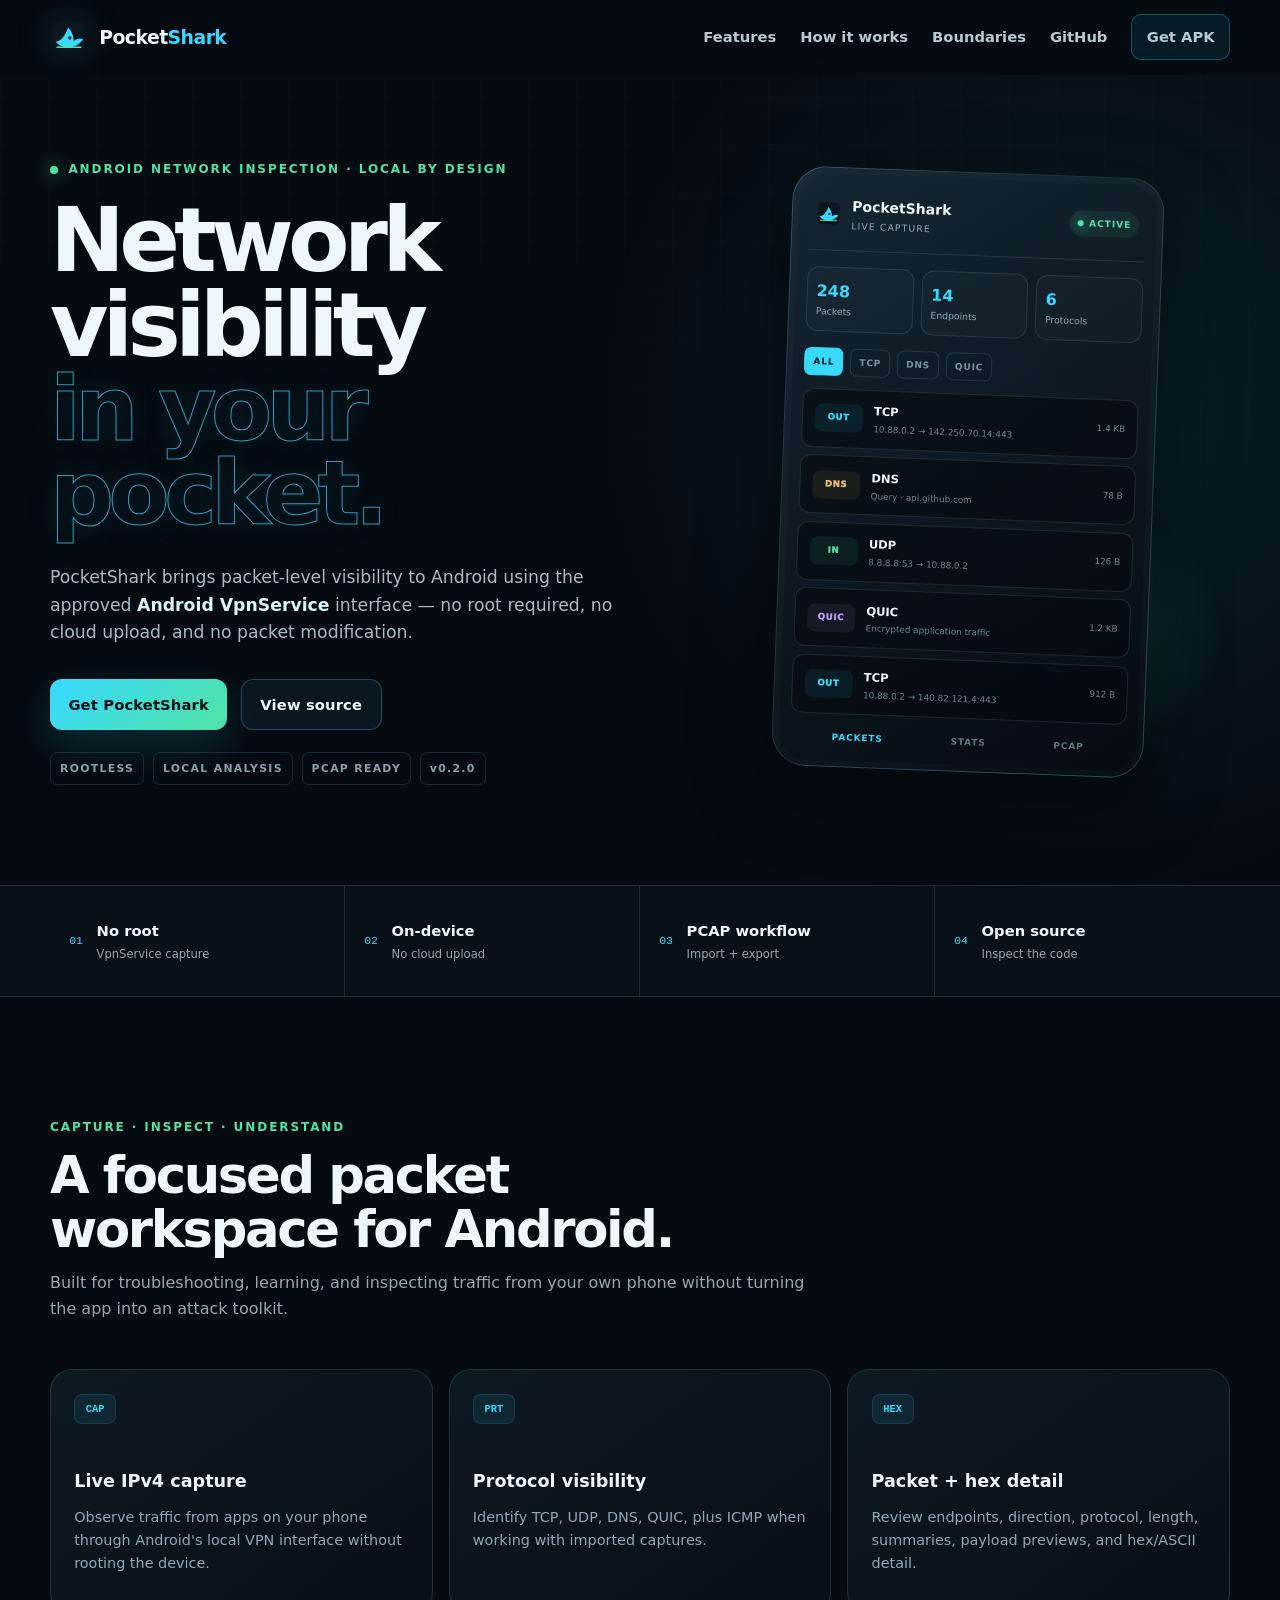
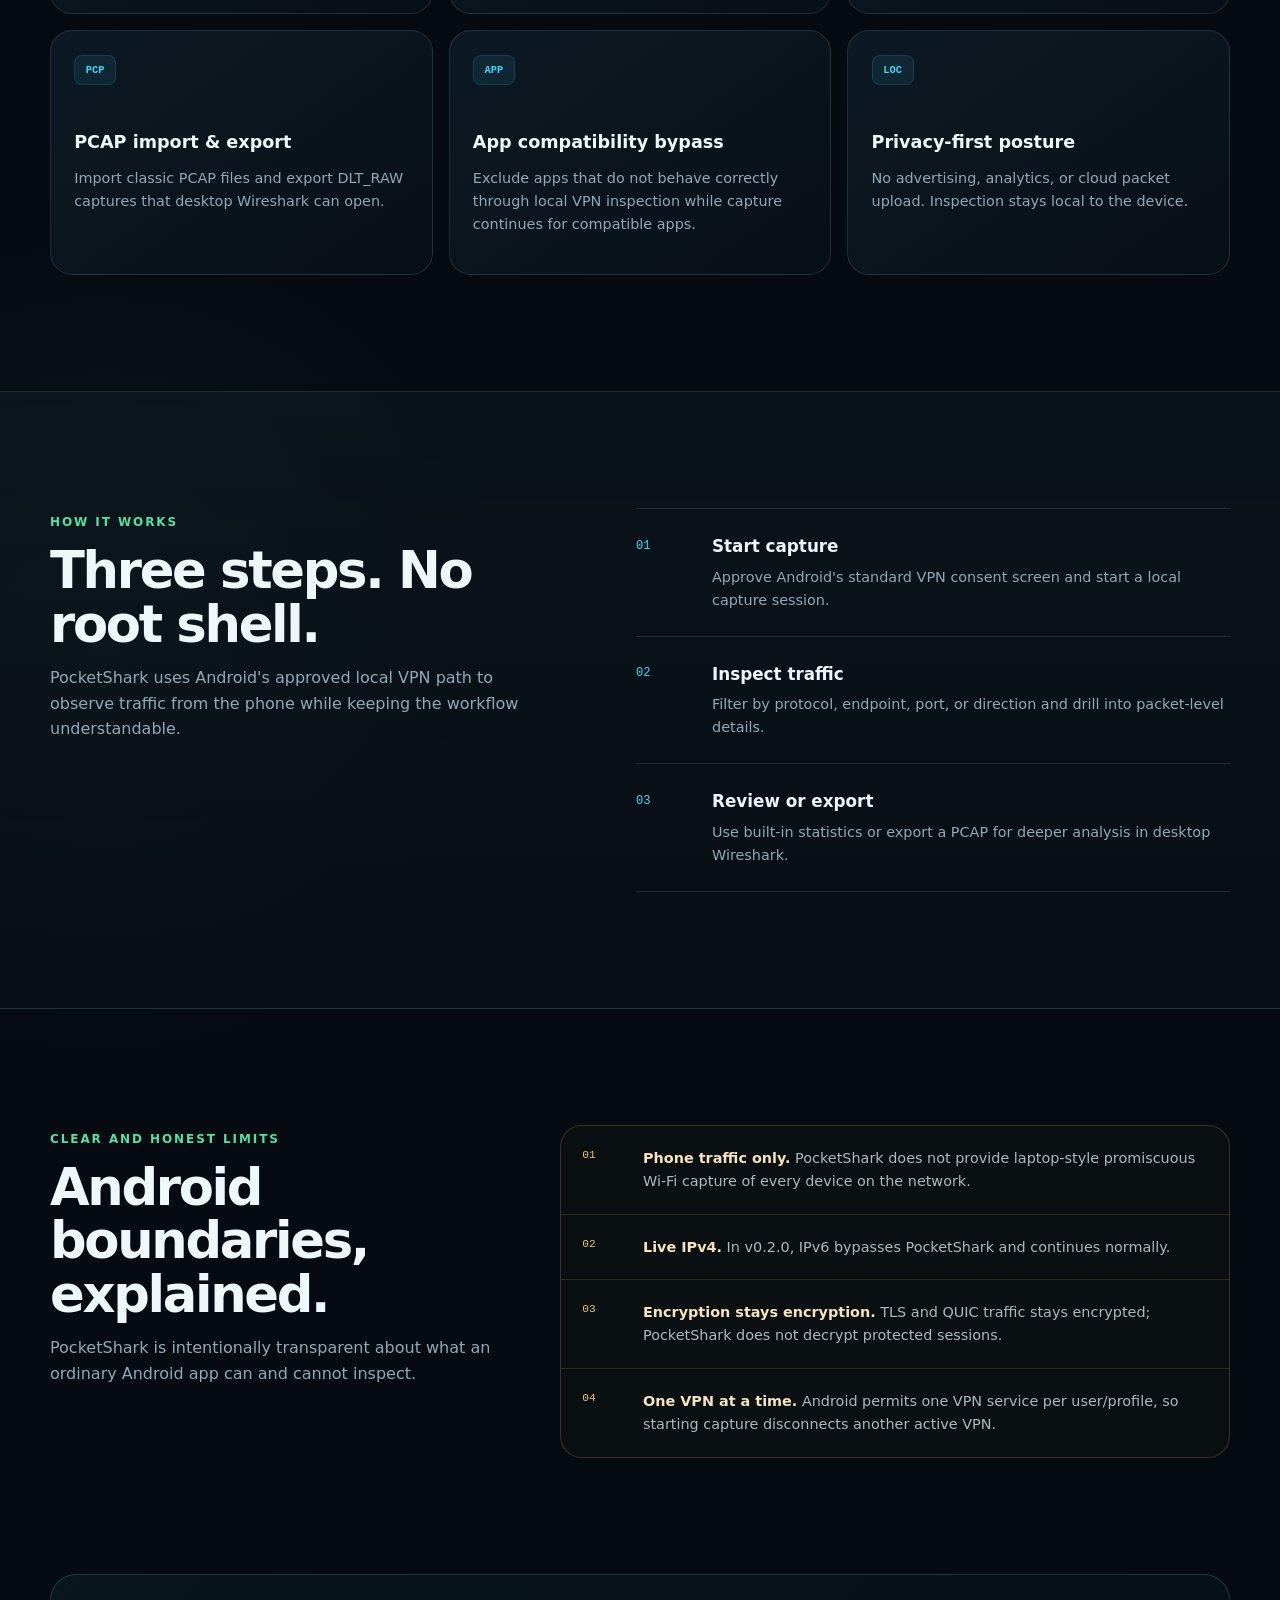
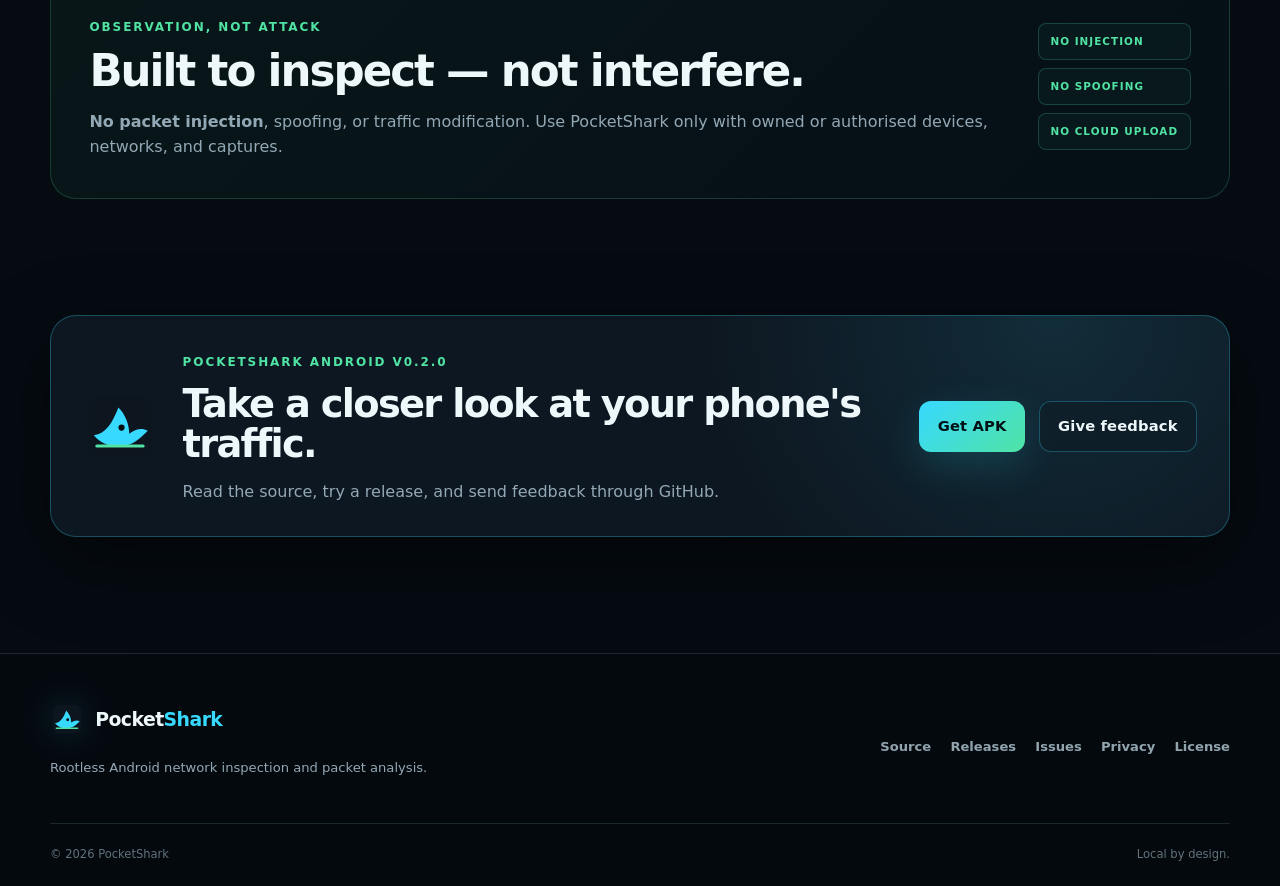
==== index.html @ c354ce93 "Initial PocketShark website" ====
<!doctype html>
<html lang="en">
<head>
  <meta charset="utf-8">
  <meta name="viewport" content="width=device-width, initial-scale=1">
  <meta name="theme-color" content="#08111a">
  <meta name="description" content="PocketShark is a rootless Android packet inspector for local, on-device network visibility, packet detail, and PCAP workflows.">
  <title>PocketShark — Network visibility in your pocket</title>
  <link rel="icon" href="assets/pocketshark-mark.svg" type="image/svg+xml">
  <link rel="stylesheet" href="styles.css">
  <script src="script.js" defer></script>
</head>
<body>
  <a class="skip-link" href="#main">Skip to content</a>

  <header class="site-header" data-header>
    <div class="shell nav-wrap">
      <a class="brand" href="#top" aria-label="PocketShark home">
        <img src="assets/pocketshark-mark.svg" alt="" width="38" height="38">
        <span>Pocket<span class="brand-accent">Shark</span></span>
      </a>

      <button class="nav-toggle" type="button" aria-expanded="false" aria-controls="site-nav" data-nav-toggle>
        <span class="sr-only">Toggle navigation</span>
        <span></span><span></span><span></span>
      </button>

      <nav id="site-nav" class="site-nav" aria-label="Primary" data-nav>
        <a href="#features">Features</a>
        <a href="#workflow">How it works</a>
        <a href="#boundaries">Boundaries</a>
        <a href="https://github.com/Black7i77/PocketShark-Android" target="_blank" rel="noreferrer">GitHub</a>
        <a class="nav-cta" href="https://github.com/Black7i77/PocketShark-Android/releases" target="_blank" rel="noreferrer">Get APK</a>
      </nav>
    </div>
  </header>

  <main id="main">
    <section class="hero" id="top">
      <div class="network-grid" aria-hidden="true"></div>
      <div class="shell hero-grid">
        <div class="hero-copy reveal">
          <div class="eyebrow"><span class="status-dot"></span> Android network inspection · local by design</div>
          <h1 aria-label="Network visibility in your pocket.">Network visibility<br><span>in your pocket.</span></h1>
          <p class="hero-lead">PocketShark brings packet-level visibility to Android using the approved <strong>Android VpnService</strong> interface — no root required, no cloud upload, and no packet modification.</p>
          <div class="hero-actions">
            <a class="button button-primary" href="https://github.com/Black7i77/PocketShark-Android/releases" target="_blank" rel="noreferrer">Get PocketShark</a>
            <a class="button button-secondary" href="https://github.com/Black7i77/PocketShark-Android" target="_blank" rel="noreferrer">View source</a>
          </div>
          <div class="hero-meta" aria-label="PocketShark highlights">
            <span>ROOTLESS</span>
            <span>LOCAL ANALYSIS</span>
            <span>PCAP READY</span>
            <span>v0.2.0</span>
          </div>
        </div>

        <div class="phone-stage reveal" aria-label="Stylized preview of the PocketShark packet list">
          <div class="orb orb-one" aria-hidden="true"></div>
          <div class="orb orb-two" aria-hidden="true"></div>
          <div class="phone">
            <div class="phone-topbar">
              <div class="phone-brand">
                <img src="assets/pocketshark-mark.svg" alt="" width="26" height="26">
                <div><strong>PocketShark</strong><small>LIVE CAPTURE</small></div>
              </div>
              <span class="capture-pill"><i></i> ACTIVE</span>
            </div>
            <div class="packet-summary">
              <div><strong>248</strong><span>Packets</span></div>
              <div><strong>14</strong><span>Endpoints</span></div>
              <div><strong>6</strong><span>Protocols</span></div>
            </div>
            <div class="filter-row" aria-hidden="true">
              <span class="filter active">ALL</span><span class="filter">TCP</span><span class="filter">DNS</span><span class="filter">QUIC</span>
            </div>
            <div class="packet-list" aria-hidden="true">
              <div class="packet-row"><span class="direction out">OUT</span><span class="packet-main"><b>TCP</b><small>10.88.0.2 → 142.250.70.14:443</small></span><span class="bytes">1.4 KB</span></div>
              <div class="packet-row"><span class="direction dns">DNS</span><span class="packet-main"><b>DNS</b><small>Query · api.github.com</small></span><span class="bytes">78 B</span></div>
              <div class="packet-row"><span class="direction in">IN</span><span class="packet-main"><b>UDP</b><small>8.8.8.8:53 → 10.88.0.2</small></span><span class="bytes">126 B</span></div>
              <div class="packet-row"><span class="direction quic">QUIC</span><span class="packet-main"><b>QUIC</b><small>Encrypted application traffic</small></span><span class="bytes">1.2 KB</span></div>
              <div class="packet-row"><span class="direction out">OUT</span><span class="packet-main"><b>TCP</b><small>10.88.0.2 → 140.82.121.4:443</small></span><span class="bytes">912 B</span></div>
            </div>
            <div class="phone-footer"><span>PACKETS</span><span>STATS</span><span>PCAP</span></div>
          </div>
        </div>
      </div>
    </section>

    <section class="trust-strip" aria-label="Product facts">
      <div class="shell trust-grid">
        <div><span class="trust-icon">01</span><div><strong>No root</strong><small>VpnService capture</small></div></div>
        <div><span class="trust-icon">02</span><div><strong>On-device</strong><small>No cloud upload</small></div></div>
        <div><span class="trust-icon">03</span><div><strong>PCAP workflow</strong><small>Import + export</small></div></div>
        <div><span class="trust-icon">04</span><div><strong>Open source</strong><small>Inspect the code</small></div></div>
      </div>
    </section>

    <section class="section" id="features">
      <div class="shell">
        <div class="section-heading reveal">
          <span class="kicker">CAPTURE · INSPECT · UNDERSTAND</span>
          <h2>A focused packet workspace for Android.</h2>
          <p>Built for troubleshooting, learning, and inspecting traffic from your own phone without turning the app into an attack toolkit.</p>
        </div>

        <div class="feature-grid">
          <article class="feature-card reveal">
            <span class="feature-code">CAP</span>
            <h3>Live IPv4 capture</h3>
            <p>Observe traffic from apps on your phone through Android's local VPN interface without rooting the device.</p>
          </article>
          <article class="feature-card reveal">
            <span class="feature-code">PRT</span>
            <h3>Protocol visibility</h3>
            <p>Identify TCP, UDP, DNS, QUIC, plus ICMP when working with imported captures.</p>
          </article>
          <article class="feature-card reveal">
            <span class="feature-code">HEX</span>
            <h3>Packet + hex detail</h3>
            <p>Review endpoints, direction, protocol, length, summaries, payload previews, and hex/ASCII detail.</p>
          </article>
          <article class="feature-card reveal">
            <span class="feature-code">PCP</span>
            <h3>PCAP import & export</h3>
            <p>Import classic PCAP files and export DLT_RAW captures that desktop Wireshark can open.</p>
          </article>
          <article class="feature-card reveal">
            <span class="feature-code">APP</span>
            <h3>App compatibility bypass</h3>
            <p>Exclude apps that do not behave correctly through local VPN inspection while capture continues for compatible apps.</p>
          </article>
          <article class="feature-card reveal">
            <span class="feature-code">LOC</span>
            <h3>Privacy-first posture</h3>
            <p>No advertising, analytics, or cloud packet upload. Inspection stays local to the device.</p>
          </article>
        </div>
      </div>
    </section>

    <section class="section section-alt" id="workflow">
      <div class="shell workflow-layout">
        <div class="section-heading compact reveal">
          <span class="kicker">HOW IT WORKS</span>
          <h2>Three steps. No root shell.</h2>
          <p>PocketShark uses Android's approved local VPN path to observe traffic from the phone while keeping the workflow understandable.</p>
        </div>
        <ol class="workflow-list">
          <li class="reveal"><span>01</span><div><h3>Start capture</h3><p>Approve Android's standard VPN consent screen and start a local capture session.</p></div></li>
          <li class="reveal"><span>02</span><div><h3>Inspect traffic</h3><p>Filter by protocol, endpoint, port, or direction and drill into packet-level details.</p></div></li>
          <li class="reveal"><span>03</span><div><h3>Review or export</h3><p>Use built-in statistics or export a PCAP for deeper analysis in desktop Wireshark.</p></div></li>
        </ol>
      </div>
    </section>

    <section class="section" id="boundaries">
      <div class="shell boundaries-grid">
        <div class="section-heading compact reveal">
          <span class="kicker">CLEAR AND HONEST LIMITS</span>
          <h2>Android boundaries, explained.</h2>
          <p>PocketShark is intentionally transparent about what an ordinary Android app can and cannot inspect.</p>
        </div>
        <div class="boundary-panel reveal">
          <div class="boundary-item"><span>01</span><p><strong>Phone traffic only.</strong> PocketShark does not provide laptop-style promiscuous Wi-Fi capture of every device on the network.</p></div>
          <div class="boundary-item"><span>02</span><p><strong>Live IPv4.</strong> In v0.2.0, IPv6 bypasses PocketShark and continues normally.</p></div>
          <div class="boundary-item"><span>03</span><p><strong>Encryption stays encryption.</strong> TLS and QUIC traffic stays encrypted; PocketShark does not decrypt protected sessions.</p></div>
          <div class="boundary-item"><span>04</span><p><strong>One VPN at a time.</strong> Android permits one VPN service per user/profile, so starting capture disconnects another active VPN.</p></div>
        </div>
      </div>
    </section>

    <section class="safety-section">
      <div class="shell safety-card reveal">
        <div class="safety-copy">
          <span class="kicker">OBSERVATION, NOT ATTACK</span>
          <h2>Built to inspect — not interfere.</h2>
          <p><strong>No packet injection</strong>, spoofing, or traffic modification. Use PocketShark only with owned or authorised devices, networks, and captures.</p>
        </div>
        <div class="safety-badges" aria-label="Safety characteristics">
          <span>NO INJECTION</span><span>NO SPOOFING</span><span>NO CLOUD UPLOAD</span>
        </div>
      </div>
    </section>

    <section class="section final-cta">
      <div class="shell final-card reveal">
        <img src="assets/pocketshark-mark.svg" alt="PocketShark logo" width="74" height="74">
        <div>
          <span class="kicker">POCKETSHARK ANDROID v0.2.0</span>
          <h2>Take a closer look at your phone's traffic.</h2>
          <p>Read the source, try a release, and send feedback through GitHub.</p>
        </div>
        <div class="final-actions">
          <a class="button button-primary" href="https://github.com/Black7i77/PocketShark-Android/releases" target="_blank" rel="noreferrer">Get APK</a>
          <a class="button button-secondary" href="https://github.com/Black7i77/PocketShark-Android/issues" target="_blank" rel="noreferrer">Give feedback</a>
        </div>
      </div>
    </section>
  </main>

  <footer class="site-footer">
    <div class="shell footer-grid">
      <div>
        <a class="brand footer-brand" href="#top"><img src="assets/pocketshark-mark.svg" alt="" width="34" height="34"><span>Pocket<span class="brand-accent">Shark</span></span></a>
        <p>Rootless Android network inspection and packet analysis.</p>
      </div>
      <div class="footer-links">
        <a href="https://github.com/Black7i77/PocketShark-Android" target="_blank" rel="noreferrer">Source</a>
        <a href="https://github.com/Black7i77/PocketShark-Android/releases" target="_blank" rel="noreferrer">Releases</a>
        <a href="https://github.com/Black7i77/PocketShark-Android/issues" target="_blank" rel="noreferrer">Issues</a>
        <a href="https://github.com/Black7i77/PocketShark-Android/blob/main/PRIVACY_POLICY.md" target="_blank" rel="noreferrer">Privacy</a>
        <a href="https://github.com/Black7i77/PocketShark-Android/blob/main/LICENSE" target="_blank" rel="noreferrer">License</a>
      </div>
    </div>
    <div class="shell footer-bottom"><span>© <span data-year></span> PocketShark</span><span>Local by design.</span></div>
  </footer>
</body>
</html>
---- styles.css ----
:root {
  --bg: #050b11;
  --bg-2: #08111a;
  --surface: #0d1721;
  --surface-2: #111f2b;
  --border: rgba(143, 190, 214, .16);
  --border-strong: rgba(55, 217, 255, .28);
  --text: #eef8fb;
  --muted: #93a8b5;
  --cyan: #37d9ff;
  --mint: #50e3a4;
  --amber: #f0c36a;
  --danger: #ff7f89;
  --shadow: 0 24px 80px rgba(0, 0, 0, .45);
  --radius: 22px;
  --shell: 1180px;
}

* { box-sizing: border-box; }
html { scroll-behavior: smooth; }
body {
  margin: 0;
  font-family: Inter, ui-sans-serif, system-ui, -apple-system, BlinkMacSystemFont, "Segoe UI", sans-serif;
  color: var(--text);
  background:
    radial-gradient(circle at 85% 10%, rgba(55, 217, 255, .09), transparent 31rem),
    radial-gradient(circle at 8% 55%, rgba(80, 227, 164, .06), transparent 26rem),
    var(--bg);
  line-height: 1.6;
  overflow-x: hidden;
}

img { max-width: 100%; display: block; }
a { color: inherit; }
button, a { -webkit-tap-highlight-color: transparent; }

.skip-link {
  position: fixed;
  left: 1rem;
  top: -4rem;
  z-index: 1000;
  padding: .75rem 1rem;
  background: var(--cyan);
  color: #001018;
  border-radius: 10px;
  font-weight: 800;
}
.skip-link:focus { top: 1rem; }

.shell { width: min(calc(100% - 2rem), var(--shell)); margin-inline: auto; }
.sr-only { position: absolute; width: 1px; height: 1px; padding: 0; margin: -1px; overflow: hidden; clip: rect(0, 0, 0, 0); white-space: nowrap; border: 0; }

.site-header {
  position: fixed;
  inset: 0 0 auto;
  z-index: 100;
  border-bottom: 1px solid transparent;
  background: rgba(5, 11, 17, .58);
  backdrop-filter: blur(18px);
  transition: border-color .2s ease, background .2s ease;
}
.site-header.scrolled { border-bottom-color: var(--border); background: rgba(5, 11, 17, .88); }
.nav-wrap { min-height: 74px; display: flex; align-items: center; justify-content: space-between; gap: 2rem; }
.brand { display: inline-flex; align-items: center; gap: .7rem; text-decoration: none; font-weight: 900; letter-spacing: -.03em; font-size: 1.18rem; }
.brand img { filter: drop-shadow(0 0 18px rgba(55, 217, 255, .18)); }
.brand-accent { color: var(--cyan); }
.site-nav { display: flex; align-items: center; gap: 1.5rem; }
.site-nav a { color: #b9c9d1; text-decoration: none; font-size: .92rem; font-weight: 700; }
.site-nav a:hover, .site-nav a:focus-visible { color: var(--text); }
.nav-cta { border: 1px solid var(--border-strong); padding: .62rem .9rem; border-radius: 10px; background: rgba(55,217,255,.08); }
.nav-toggle { display: none; border: 0; background: transparent; padding: .5rem; }
.nav-toggle span:not(.sr-only) { display: block; width: 24px; height: 2px; background: var(--text); margin: 5px 0; border-radius: 10px; }

.hero { position: relative; padding: 10rem 0 6.25rem; min-height: 760px; display: grid; align-items: center; overflow: hidden; }
.network-grid { position: absolute; inset: 0; opacity: .22; pointer-events: none; background-image: linear-gradient(rgba(55,217,255,.08) 1px, transparent 1px), linear-gradient(90deg, rgba(55,217,255,.08) 1px, transparent 1px); background-size: 48px 48px; mask-image: linear-gradient(to bottom, #000 20%, transparent 88%); }
.hero-grid { position: relative; display: grid; grid-template-columns: 1.06fr .94fr; gap: 4rem; align-items: center; }
.eyebrow, .kicker { color: var(--mint); font-size: .75rem; font-weight: 900; letter-spacing: .16em; text-transform: uppercase; }
.eyebrow { display: flex; align-items: center; gap: .65rem; margin-bottom: 1.2rem; }
.status-dot { width: 8px; height: 8px; border-radius: 50%; background: var(--mint); box-shadow: 0 0 18px rgba(80,227,164,.9); }
.hero h1 { margin: 0; font-size: clamp(3.25rem, 7vw, 6.25rem); line-height: .94; letter-spacing: -.065em; max-width: 11ch; }
.hero h1 span { color: transparent; -webkit-text-stroke: 1px rgba(55,217,255,.72); text-shadow: 0 0 35px rgba(55,217,255,.08); }
.hero-lead { margin: 1.8rem 0 0; max-width: 650px; color: #a9bbc5; font-size: 1.08rem; }
.hero-lead strong { color: #d8f8ff; font-weight: 800; }
.hero-actions, .final-actions { display: flex; flex-wrap: wrap; gap: .85rem; margin-top: 2rem; }
.button { display: inline-flex; align-items: center; justify-content: center; min-height: 50px; padding: .8rem 1.15rem; border-radius: 12px; text-decoration: none; font-size: .92rem; font-weight: 900; letter-spacing: .01em; transition: transform .18s ease, border-color .18s ease, background .18s ease; }
.button:hover { transform: translateY(-2px); }
.button-primary { color: #001116; background: linear-gradient(135deg, var(--cyan), var(--mint)); box-shadow: 0 14px 42px rgba(55,217,255,.16); }
.button-secondary { color: var(--text); border: 1px solid var(--border-strong); background: rgba(15,29,39,.7); }
.hero-meta { display: flex; flex-wrap: wrap; gap: .55rem; margin-top: 1.4rem; }
.hero-meta span { padding: .42rem .56rem; border: 1px solid var(--border); border-radius: 7px; color: #89a0ac; font-size: .68rem; font-weight: 900; letter-spacing: .12em; }

.phone-stage { position: relative; min-height: 620px; display: grid; place-items: center; }
.orb { position: absolute; border-radius: 50%; filter: blur(2px); }
.orb-one { width: 390px; height: 390px; background: radial-gradient(circle, rgba(55,217,255,.18), rgba(55,217,255,.02) 55%, transparent 70%); }
.orb-two { width: 260px; height: 260px; transform: translate(130px, 160px); background: radial-gradient(circle, rgba(80,227,164,.12), transparent 70%); }
.phone { position: relative; width: min(100%, 372px); padding: 17px; border-radius: 34px; border: 1px solid rgba(123,186,212,.22); background: linear-gradient(145deg, rgba(23,39,52,.94), rgba(5,11,17,.98)); box-shadow: var(--shadow), inset 0 0 0 6px rgba(255,255,255,.015); transform: rotate(2.2deg); }
.phone::after { content: ""; position: absolute; inset: -1px; border-radius: inherit; pointer-events: none; background: linear-gradient(135deg, rgba(55,217,255,.2), transparent 26%, transparent 72%, rgba(80,227,164,.12)); mask: linear-gradient(#000 0 0) content-box, linear-gradient(#000 0 0); mask-composite: exclude; padding: 1px; }
.phone-topbar { display: flex; align-items: center; justify-content: space-between; gap: 1rem; padding: .6rem .4rem 1rem; border-bottom: 1px solid var(--border); }
.phone-brand { display: flex; align-items: center; gap: .6rem; }
.phone-brand strong { display: block; font-size: .88rem; }
.phone-brand small { display: block; color: var(--muted); font-size: .58rem; letter-spacing: .12em; margin-top: .1rem; }
.capture-pill { display: inline-flex; align-items: center; gap: .35rem; padding: .35rem .5rem; border-radius: 999px; color: var(--mint); background: rgba(80,227,164,.08); font-size: .57rem; font-weight: 900; letter-spacing: .1em; }
.capture-pill i { width: 6px; height: 6px; border-radius: 50%; background: var(--mint); box-shadow: 0 0 12px var(--mint); }
.packet-summary { display: grid; grid-template-columns: repeat(3, 1fr); gap: .5rem; padding: 1rem 0; }
.packet-summary div { padding: .72rem .55rem; border: 1px solid var(--border); border-radius: 12px; background: rgba(255,255,255,.02); }
.packet-summary strong, .packet-summary span { display: block; }
.packet-summary strong { color: var(--cyan); font-size: 1rem; }
.packet-summary span { color: var(--muted); font-size: .58rem; }
.filter-row { display: flex; gap: .4rem; padding-bottom: .8rem; }
.filter { padding: .36rem .52rem; border-radius: 7px; border: 1px solid var(--border); color: #7f939e; font-size: .57rem; font-weight: 900; letter-spacing: .08em; }
.filter.active { color: #001419; background: var(--cyan); border-color: var(--cyan); }
.packet-list { display: grid; gap: .48rem; }
.packet-row { display: grid; grid-template-columns: 48px 1fr auto; align-items: center; gap: .7rem; padding: .72rem; border: 1px solid var(--border); border-radius: 11px; background: rgba(4,10,15,.58); }
.direction { display: inline-grid; place-items: center; min-height: 28px; border-radius: 7px; font-size: .54rem; font-weight: 950; letter-spacing: .07em; }
.direction.out { color: var(--cyan); background: rgba(55,217,255,.08); }
.direction.in { color: var(--mint); background: rgba(80,227,164,.08); }
.direction.dns { color: var(--amber); background: rgba(240,195,106,.08); }
.direction.quic { color: #b9a2ff; background: rgba(185,162,255,.08); }
.packet-main b { display: block; font-size: .72rem; }
.packet-main small { display: block; max-width: 185px; margin-top: .08rem; color: #708691; font-size: .55rem; white-space: nowrap; overflow: hidden; text-overflow: ellipsis; }
.bytes { color: #718994; font-size: .55rem; }
.phone-footer { display: flex; justify-content: space-around; padding: 1rem .5rem .35rem; color: #617884; font-size: .56rem; font-weight: 900; letter-spacing: .1em; }
.phone-footer span:first-child { color: var(--cyan); }

.trust-strip { border-block: 1px solid var(--border); background: rgba(10,20,28,.68); }
.trust-grid { display: grid; grid-template-columns: repeat(4, 1fr); }
.trust-grid > div { display: flex; align-items: center; gap: .85rem; min-height: 110px; padding: 1rem 1.2rem; border-right: 1px solid var(--border); }
.trust-grid > div:last-child { border-right: 0; }
.trust-icon { color: var(--cyan); font-family: ui-monospace, SFMono-Regular, Menlo, Consolas, monospace; font-size: .72rem; }
.trust-grid strong, .trust-grid small { display: block; }
.trust-grid strong { font-size: .92rem; }
.trust-grid small { margin-top: .18rem; color: var(--muted); font-size: .72rem; }

.section { padding: 7.25rem 0; }
.section-alt { background: linear-gradient(180deg, rgba(12,23,32,.72), rgba(7,14,20,.6)); border-block: 1px solid var(--border); }
.section-heading { max-width: 760px; margin-bottom: 3rem; }
.section-heading.compact { margin-bottom: 0; }
.section-heading h2, .safety-copy h2, .final-card h2 { margin: .65rem 0 .9rem; font-size: clamp(2.1rem, 4vw, 3.5rem); line-height: 1.04; letter-spacing: -.045em; }
.section-heading p, .safety-copy p, .final-card p { margin: 0; color: var(--muted); font-size: 1rem; }
.feature-grid { display: grid; grid-template-columns: repeat(3, 1fr); gap: 1rem; }
.feature-card { min-height: 245px; padding: 1.45rem; border: 1px solid var(--border); border-radius: var(--radius); background: linear-gradient(145deg, rgba(17,31,43,.72), rgba(8,17,26,.72)); transition: transform .2s ease, border-color .2s ease; }
.feature-card:hover { transform: translateY(-4px); border-color: var(--border-strong); }
.feature-code { display: inline-flex; align-items: center; justify-content: center; min-width: 42px; min-height: 30px; padding: 0 .45rem; border-radius: 8px; color: var(--cyan); background: rgba(55,217,255,.08); border: 1px solid rgba(55,217,255,.14); font-family: ui-monospace, SFMono-Regular, Menlo, Consolas, monospace; font-size: .65rem; font-weight: 900; }
.feature-card h3 { margin: 2.7rem 0 .65rem; font-size: 1.1rem; }
.feature-card p { margin: 0; color: var(--muted); font-size: .9rem; }

.workflow-layout { display: grid; grid-template-columns: .92fr 1.08fr; gap: 5rem; align-items: start; }
.workflow-list { margin: 0; padding: 0; list-style: none; border-top: 1px solid var(--border); }
.workflow-list li { display: grid; grid-template-columns: 60px 1fr; gap: 1rem; padding: 1.5rem 0; border-bottom: 1px solid var(--border); }
.workflow-list li > span { color: var(--cyan); font-family: ui-monospace, SFMono-Regular, Menlo, Consolas, monospace; font-size: .76rem; padding-top: .2rem; }
.workflow-list h3 { margin: 0 0 .35rem; font-size: 1.05rem; }
.workflow-list p { margin: 0; color: var(--muted); font-size: .9rem; }

.boundaries-grid { display: grid; grid-template-columns: .8fr 1.2fr; gap: 4rem; align-items: start; }
.boundary-panel { border: 1px solid rgba(240,195,106,.2); border-radius: var(--radius); overflow: hidden; background: rgba(240,195,106,.025); }
.boundary-item { display: grid; grid-template-columns: 48px 1fr; gap: .8rem; padding: 1.3rem; border-bottom: 1px solid rgba(240,195,106,.14); }
.boundary-item:last-child { border-bottom: 0; }
.boundary-item > span { color: var(--amber); font-family: ui-monospace, SFMono-Regular, Menlo, Consolas, monospace; font-size: .7rem; }
.boundary-item p { margin: 0; color: #aeb9bd; font-size: .9rem; }
.boundary-item strong { color: #f6e4bd; }

.safety-section { padding: 0 0 7.25rem; }
.safety-card { padding: 2.4rem; display: grid; grid-template-columns: 1fr auto; gap: 2rem; align-items: center; border: 1px solid rgba(80,227,164,.2); border-radius: 26px; background: linear-gradient(135deg, rgba(80,227,164,.055), rgba(55,217,255,.025)); }
.safety-copy h2 { font-size: clamp(2rem, 3.4vw, 3rem); }
.safety-badges { display: grid; gap: .55rem; }
.safety-badges span { padding: .55rem .72rem; border: 1px solid rgba(80,227,164,.22); border-radius: 8px; color: var(--mint); background: rgba(80,227,164,.04); font-size: .65rem; font-weight: 900; letter-spacing: .1em; white-space: nowrap; }

.final-cta { padding-top: 0; }
.final-card { display: grid; grid-template-columns: auto 1fr auto; gap: 1.6rem; align-items: center; padding: 2rem; border: 1px solid var(--border-strong); border-radius: 26px; background: radial-gradient(circle at 85% 0%, rgba(55,217,255,.11), transparent 22rem), var(--surface); box-shadow: var(--shadow); }
.final-card h2 { font-size: clamp(1.8rem, 3vw, 2.7rem); }
.final-actions { margin-top: 0; justify-content: flex-end; }

.site-footer { padding: 3rem 0 1.4rem; border-top: 1px solid var(--border); background: #04090e; }
.footer-grid { display: flex; justify-content: space-between; gap: 2rem; }
.footer-brand { width: max-content; }
.site-footer p { color: var(--muted); font-size: .82rem; }
.footer-links { display: flex; flex-wrap: wrap; gap: 1.2rem; align-items: center; }
.footer-links a { color: #91a4ae; text-decoration: none; font-size: .82rem; font-weight: 700; }
.footer-links a:hover { color: var(--text); }
.footer-bottom { display: flex; justify-content: space-between; gap: 1rem; margin-top: 2rem; padding-top: 1.3rem; border-top: 1px solid var(--border); color: #60727b; font-size: .72rem; }

.reveal { opacity: 0; transform: translateY(14px); transition: opacity .55s ease, transform .55s ease; }
.reveal.visible { opacity: 1; transform: translateY(0); }

:focus-visible { outline: 2px solid var(--cyan); outline-offset: 4px; }

@media (max-width: 980px) {
  .hero-grid, .workflow-layout, .boundaries-grid { grid-template-columns: 1fr; }
  .hero { padding-top: 8.5rem; }
  .hero-copy { text-align: center; }
  .hero h1, .hero-lead { margin-inline: auto; }
  .eyebrow, .hero-actions, .hero-meta { justify-content: center; }
  .phone-stage { min-height: 560px; }
  .feature-grid { grid-template-columns: repeat(2, 1fr); }
  .trust-grid { grid-template-columns: repeat(2, 1fr); }
  .trust-grid > div:nth-child(2) { border-right: 0; }
  .trust-grid > div:nth-child(-n+2) { border-bottom: 1px solid var(--border); }
  .section-heading.compact { margin-bottom: 2rem; }
  .safety-card, .final-card { grid-template-columns: 1fr; }
  .safety-badges { display: flex; flex-wrap: wrap; }
  .final-actions { justify-content: flex-start; }
}

@media (max-width: 760px) {
  .site-header { background: rgba(5,11,17,.92); }
  .nav-toggle { display: block; }
  .site-nav { position: absolute; left: 1rem; right: 1rem; top: calc(100% + .5rem); display: none; flex-direction: column; align-items: stretch; gap: .2rem; padding: .7rem; border: 1px solid var(--border); border-radius: 14px; background: rgba(8,17,26,.98); box-shadow: var(--shadow); }
  .site-nav.open { display: flex; }
  .site-nav a { padding: .7rem .8rem; }
  .nav-cta { text-align: center; }
  .hero { padding: 7.5rem 0 4.7rem; min-height: auto; }
  .hero h1 { font-size: clamp(3rem, 15vw, 4.7rem); }
  .phone-stage { min-height: 500px; }
  .phone { transform: none; }
  .trust-grid, .feature-grid { grid-template-columns: 1fr; }
  .trust-grid > div { border-right: 0; border-bottom: 1px solid var(--border); min-height: 90px; }
  .trust-grid > div:last-child { border-bottom: 0; }
  .section { padding: 5.4rem 0; }
  .feature-card { min-height: 220px; }
  .footer-grid, .footer-bottom { flex-direction: column; }
}

@media (max-width: 480px) {
  .shell { width: min(calc(100% - 1.2rem), var(--shell)); }
  .hero-actions .button, .final-actions .button { width: 100%; }
  .phone { padding: 12px; border-radius: 26px; }
  .packet-row { grid-template-columns: 44px 1fr; }
  .bytes { display: none; }
  .packet-main small { max-width: 190px; }
  .safety-card, .final-card { padding: 1.4rem; }
}

@media (prefers-reduced-motion: reduce) {
  html { scroll-behavior: auto; }
  *, *::before, *::after { animation-duration: .01ms !important; animation-iteration-count: 1 !important; transition-duration: .01ms !important; }
  .reveal { opacity: 1; transform: none; }
}

.not-found { min-height: 100vh; display: grid; place-items: center; padding: 4rem 0; }
.not-found-inner { text-align: center; position: relative; }
.not-found-logo { margin: 0 auto 1rem; }
.not-found h1 { margin: .5rem 0; font-size: clamp(3rem, 10vw, 6rem); line-height: 1; letter-spacing: -.055em; }
.not-found p { margin: 0 auto; max-width: 620px; color: var(--muted); }
.not-found-actions { display: flex; justify-content: center; margin-top: 1.5rem; }
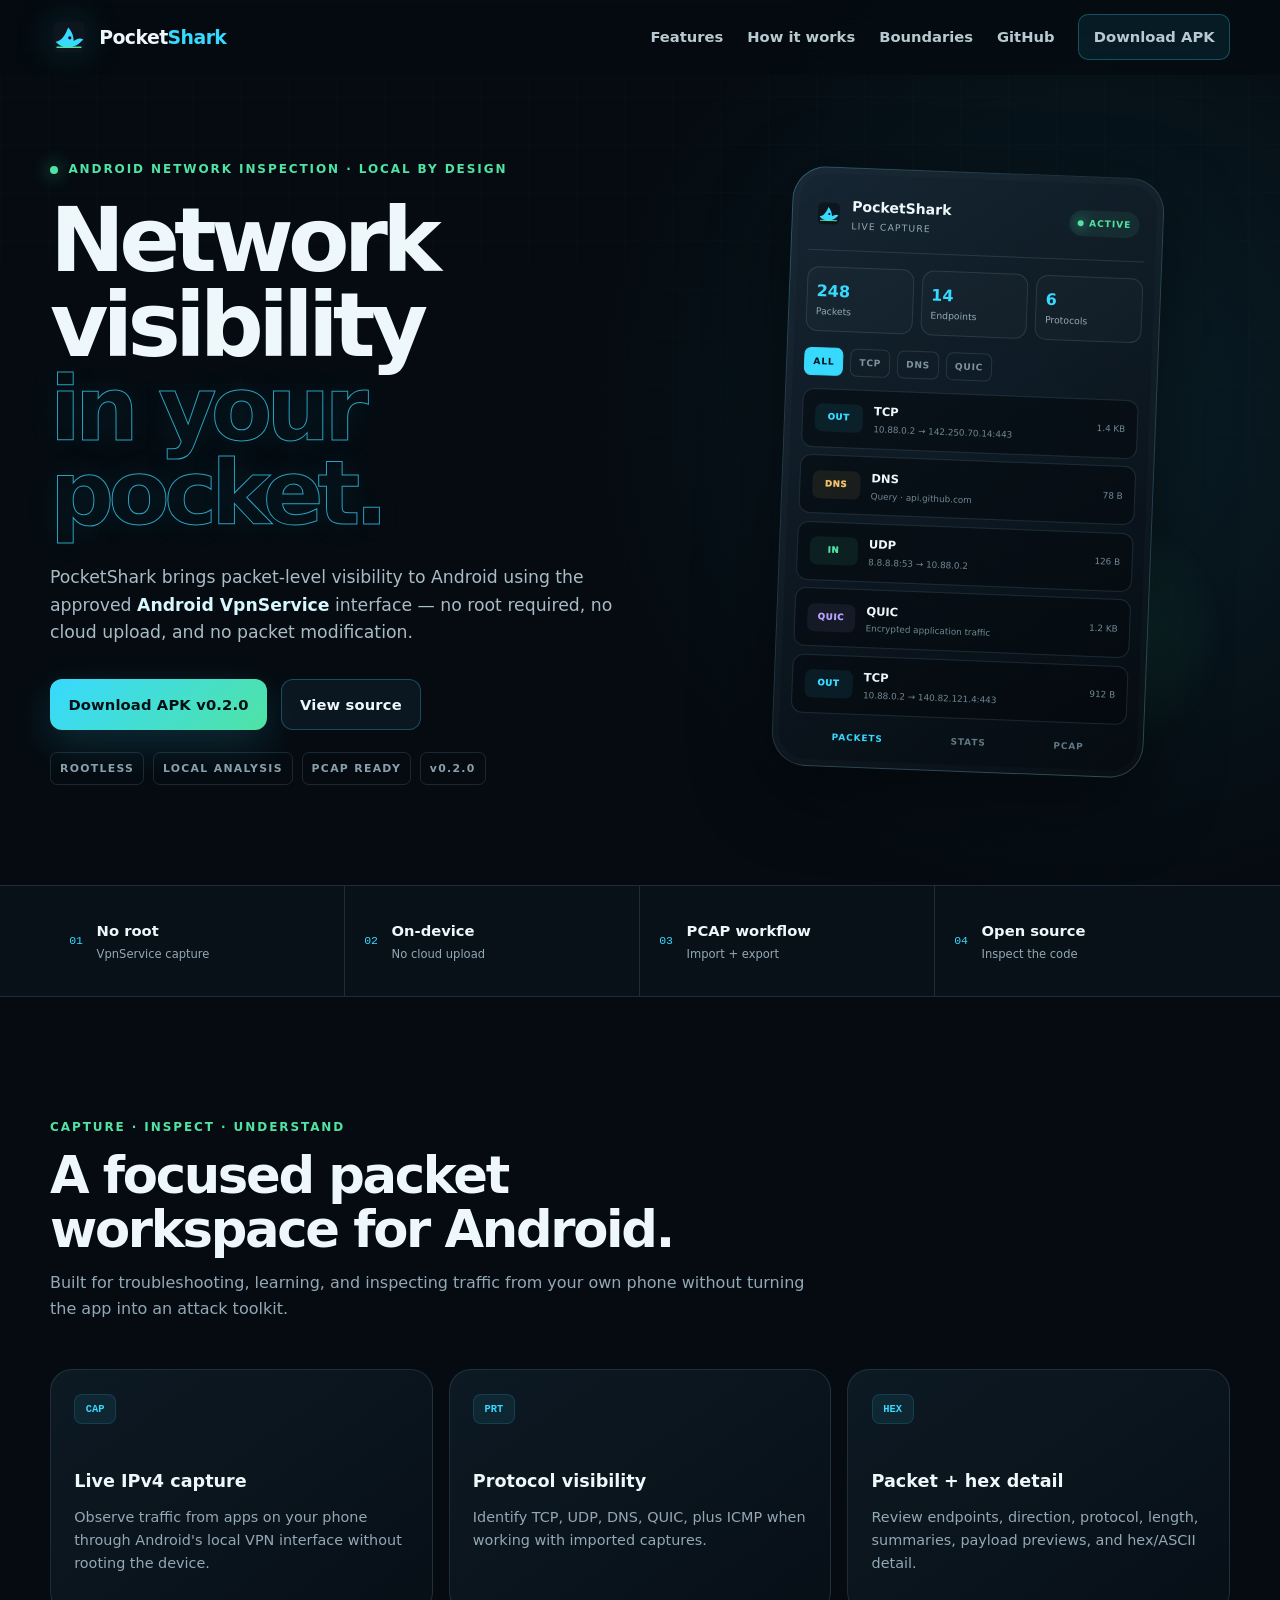
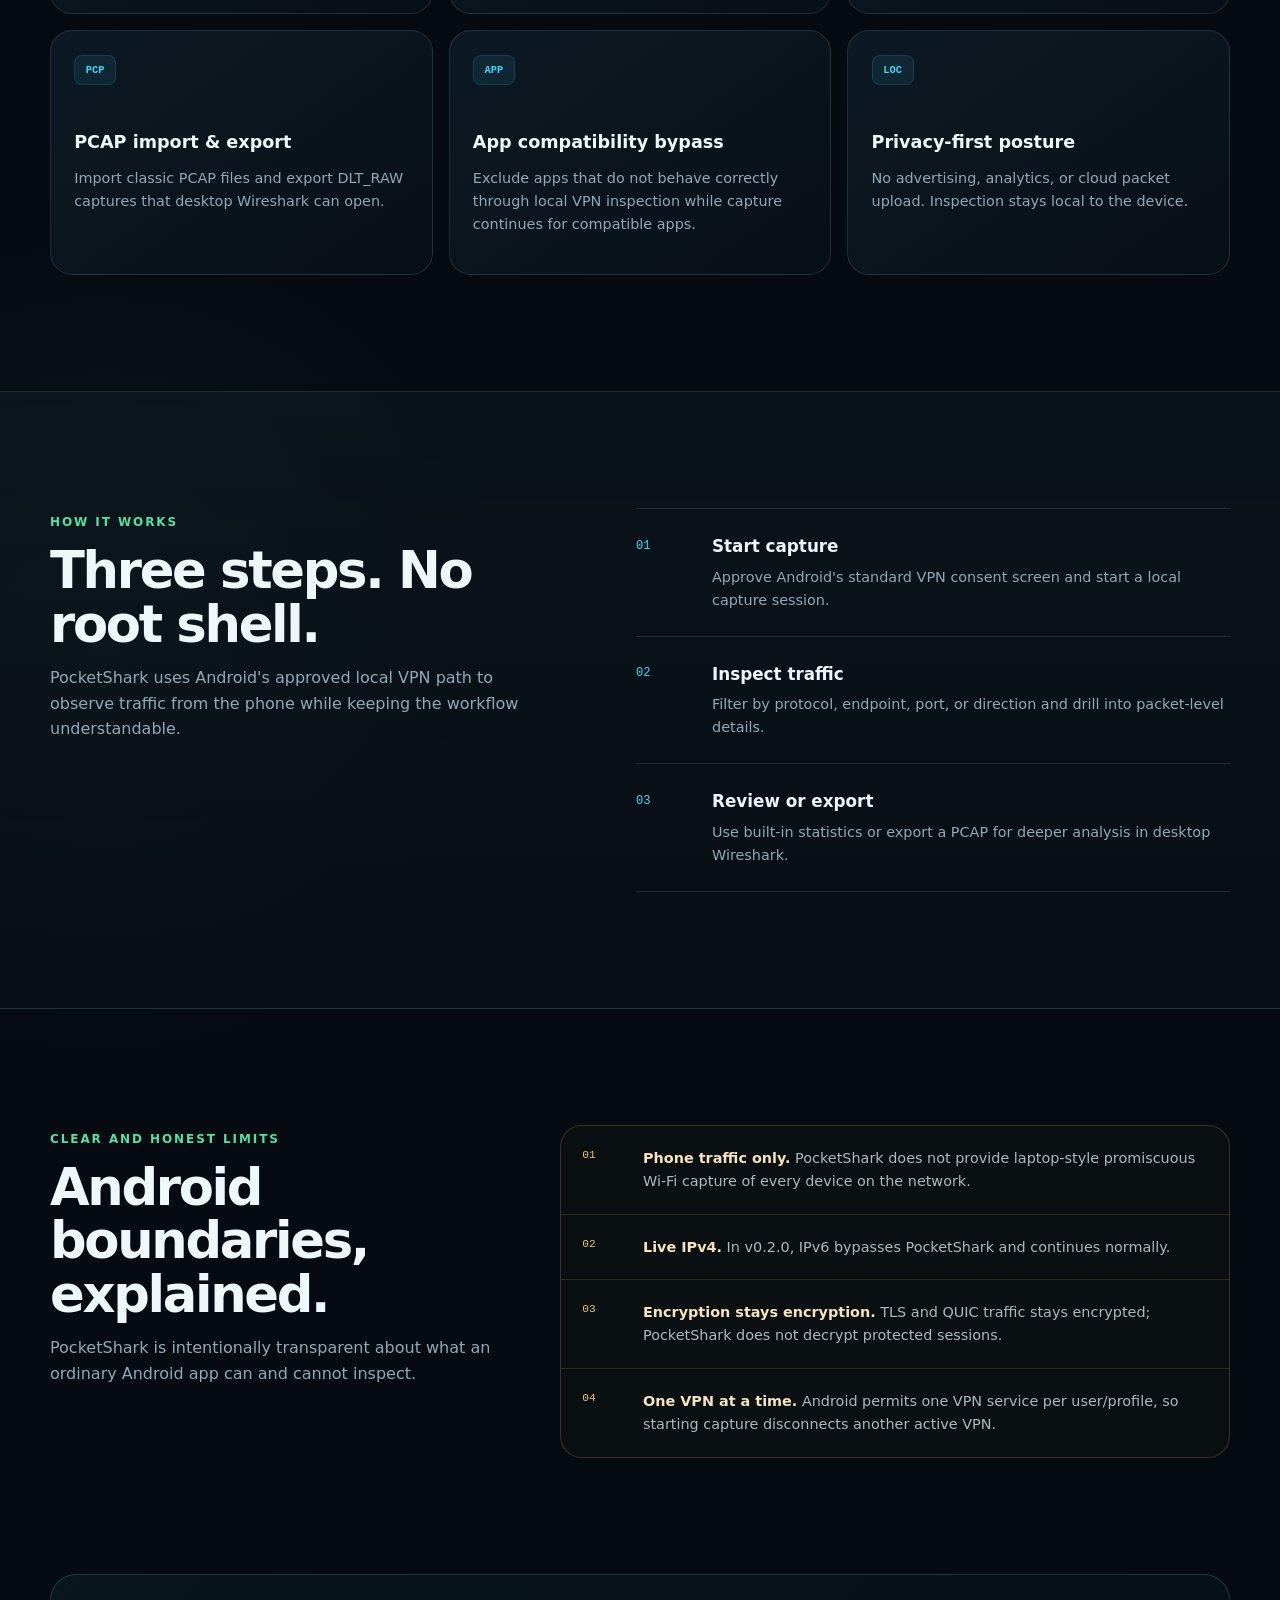
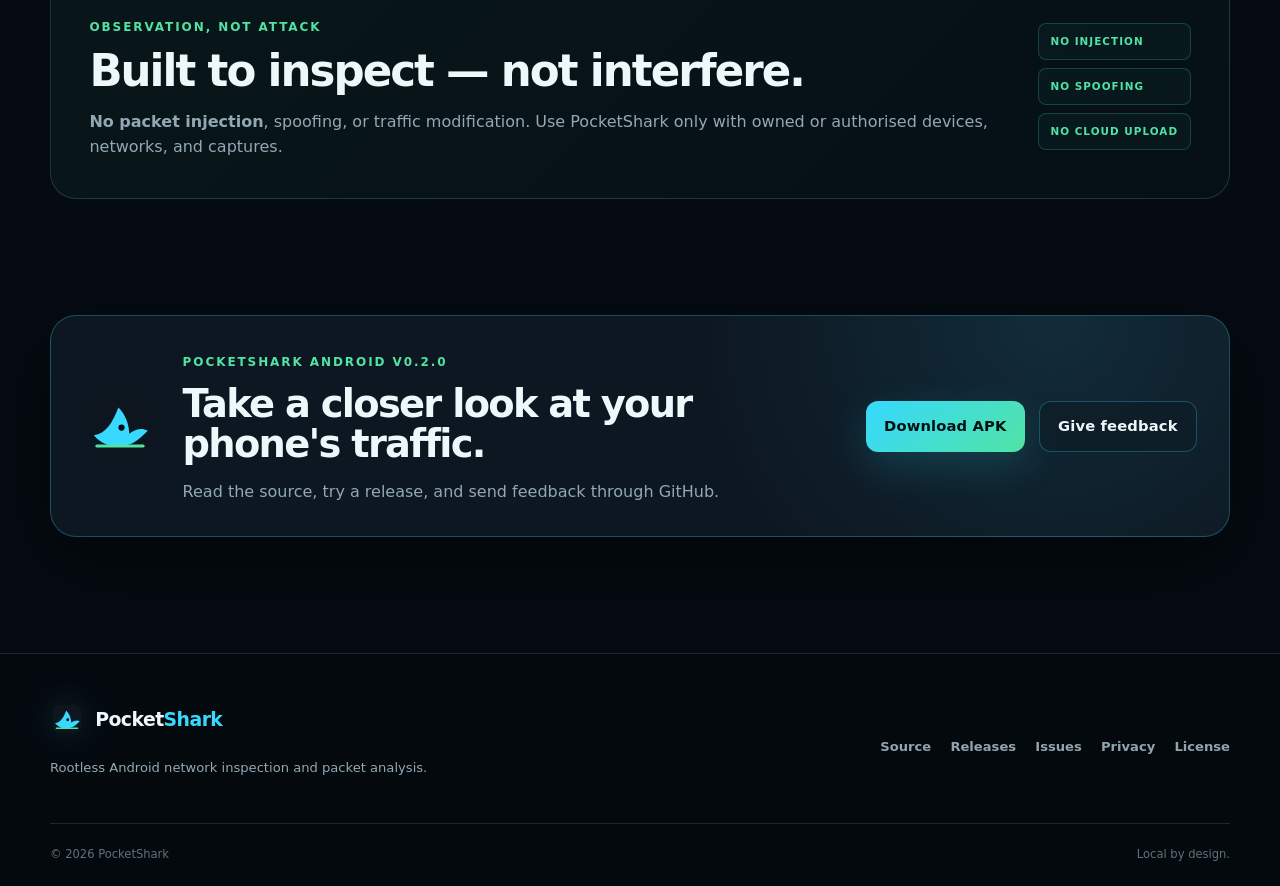
==== commit a8639190: "feat: make APK download primary" ====
--- a/index.html
+++ b/index.html
@@ -30,7 +30,7 @@
         <a href="#workflow">How it works</a>
         <a href="#boundaries">Boundaries</a>
         <a href="https://github.com/Black7i77/PocketShark-Android" target="_blank" rel="noreferrer">GitHub</a>
-        <a class="nav-cta" href="https://github.com/Black7i77/PocketShark-Android/releases" target="_blank" rel="noreferrer">Get APK</a>
+        <a class="nav-cta" href="https://raw.githubusercontent.com/Black7i77/PocketShark-Website/main/apk/PocketShark-Android-v0.2.0.apk">Download APK</a>
       </nav>
     </div>
   </header>
@@ -44,7 +44,7 @@
           <h1 aria-label="Network visibility in your pocket.">Network visibility<br><span>in your pocket.</span></h1>
           <p class="hero-lead">PocketShark brings packet-level visibility to Android using the approved <strong>Android VpnService</strong> interface — no root required, no cloud upload, and no packet modification.</p>
           <div class="hero-actions">
-            <a class="button button-primary" href="https://github.com/Black7i77/PocketShark-Android/releases" target="_blank" rel="noreferrer">Get PocketShark</a>
+            <a class="button button-primary" href="https://raw.githubusercontent.com/Black7i77/PocketShark-Website/main/apk/PocketShark-Android-v0.2.0.apk">Download APK v0.2.0</a>
             <a class="button button-secondary" href="https://github.com/Black7i77/PocketShark-Android" target="_blank" rel="noreferrer">View source</a>
           </div>
           <div class="hero-meta" aria-label="PocketShark highlights">
@@ -192,7 +192,7 @@
           <p>Read the source, try a release, and send feedback through GitHub.</p>
         </div>
         <div class="final-actions">
-          <a class="button button-primary" href="https://github.com/Black7i77/PocketShark-Android/releases" target="_blank" rel="noreferrer">Get APK</a>
+          <a class="button button-primary" href="https://raw.githubusercontent.com/Black7i77/PocketShark-Website/main/apk/PocketShark-Android-v0.2.0.apk">Download APK</a>
           <a class="button button-secondary" href="https://github.com/Black7i77/PocketShark-Android/issues" target="_blank" rel="noreferrer">Give feedback</a>
         </div>
       </div>
